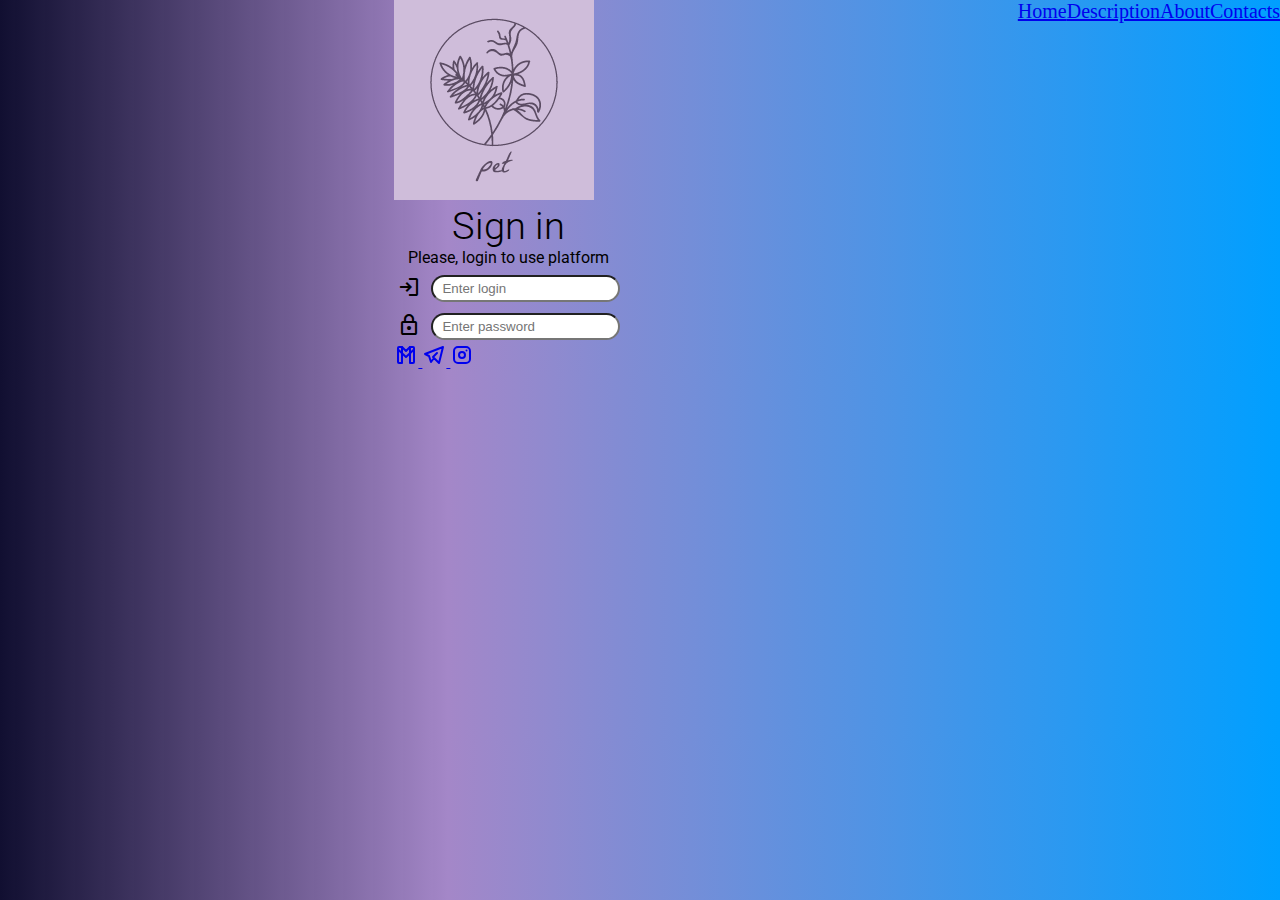
==== index.html @ 35812fb0 "Настройка полей ввода" ====
<!DOCTYPE html>
<html lang="en">
  <head>
    <meta charset="UTF-8" />
    <meta name="viewport" content="width=device-width, initial-scale=1.0" />
    <title>Document</title>
    <link
      rel="stylesheet"
      href="https://fonts.googleapis.com/css2?family=Material+Symbols+Outlined:opsz,wght,FILL,GRAD@24,400,0,0"
    />
    <link
      rel="stylesheet"
      href="https://fonts.googleapis.com/css2?family=Material+Symbols+Outlined:opsz,wght,FILL,GRAD@24,400,0,0"
    />
    <link rel="stylesheet" href="style.css">
  </head>
  <body>
      <div class="login-card-navbar">
        <a href="#">Home</a>
        <a href="#">Description</a>
        <a href="#">About</a>
        <a href="#">Contacts</a>
      </div>
    <div class="login-card-container">
      <div class="login-card">
        <div class="login-card-logo">
          <img src="img/3f408c4689844e3988d4b2eadc7f79c1-free.png" alt="" />

        </div>

        <div class="login-card-header">
          <h1>Sign in</h1>
          <p>
            Please, login to use platform
          </p>

        <form class="login-card-form">
          <div class="first-form">
            <span class="material-symbols-outlined"> login </span>
            <input type="text" placeholder="Enter login" onfocus="this.placeholder =''" onblur="this.placeholder ='Enter login'">
          </div>

          <div class="second-form">
            <span class="material-symbols-outlined"> lock </span>
            <input type="password" placeholder="Enter password" onfocus="this.placeholder =''" onblur="this.placeholder = 'Enter password'">
          </div>
        </form>

        <div class="login-card-socials">

        <a href="https://mail.google.com/mail/u/0/#inbox">
          <svg
            xmlns="http://www.w3.org/2000/svg"
            width="24"
            height="24"
            viewBox="0 0 24 24"
            fill="none"
            stroke="currentColor"
            stroke-width="2"
            stroke-linecap="round"
            stroke-linejoin="round"
            class="icon icon-tabler icons-tabler-outline icon-tabler-brand-gmail"
          >
            <path stroke="none" d="M0 0h24v24H0z" fill="none" />
            <path d="M16 20h3a1 1 0 0 0 1 -1v-14a1 1 0 0 0 -1 -1h-3v16z" />
            <path d="M5 20h3v-16h-3a1 1 0 0 0 -1 1v14a1 1 0 0 0 1 1z" />
            <path d="M16 4l-4 4l-4 -4" />
            <path d="M4 6.5l8 7.5l8 -7.5" />
          </svg>
          <a href="">
          
            <a href="https://web.telegram.org/a/">
          <svg
            xmlns="http://www.w3.org/2000/svg"
            width="24"
            height="24"
            viewBox="0 0 24 24"
            fill="none"
            stroke="currentColor"
            stroke-width="2"
            stroke-linecap="round"
            stroke-linejoin="round"
            class="icon icon-tabler icons-tabler-outline icon-tabler-brand-telegram"
          >
            <path stroke="none" d="M0 0h24v24H0z" fill="none" />
            <path d="M15 10l-4 4l6 6l4 -16l-18 7l4 2l2 6l3 -4" />
          </svg>
        </a>

        <a href="https://instagram">
          <svg
            xmlns="http://www.w3.org/2000/svg"
            width="24"
            height="24"
            viewBox="0 0 24 24"
            fill="none"
            stroke="currentColor"
            stroke-width="2"
            stroke-linecap="round"
            stroke-linejoin="round"
            class="icon icon-tabler icons-tabler-outline icon-tabler-brand-instagram"
          >
            <path stroke="none" d="M0 0h24v24H0z" fill="none" />
            <path
              d="M4 4m0 4a4 4 0 0 1 4 -4h8a4 4 0 0 1 4 4v8a4 4 0 0 1 -4 4h-8a4 4 0 0 1 -4 -4z"
            />
            <path d="M12 12m-3 0a3 3 0 1 0 6 0a3 3 0 1 0 -6 0" />
            <path d="M16.5 7.5l0 .01" />
          </svg>
        </a>

        </div>
      </div>
    </div>
  </body>
</html>
---- style.css ----
@import url('https://fonts.googleapis.com/css2?family=Roboto:ital,wght@0,100;0,300;0,400;0,500;0,700;0,900;1,100;1,300;1,400;1,500;1,700;1,900&display=swap');

* {
  box-sizing: border-box;
  margin: 0;
  padding: 0;
}

body {
  background: rgb(2, 0, 36);
  background: linear-gradient(
    90deg,
    rgba(2, 0, 36, 0.9417016806722689) 0%,
    rgba(164, 135, 200, 1) 35%,
    rgba(0, 159, 255, 1) 100%
  );
}

.login-card-container {
    display: flex;
    justify-content: center;
    justify-items: center;

}

.login-card-navbar {
    display: flex;
    float: right;
    font-size: 20px;
}

.login-card-header h1 {
    display: flex;
    justify-content: center;
    font-family: "Roboto", sans-serif;
    font-weight: 300;
    font-size: 38px;
}

.login-card-header p {
    display: flex;
    justify-content: center;
    font-family: "Roboto", sans-serif;
}

.login-card-form {
    position: relative;
}

.login-card-form {
    display: flex;
    flex-direction: column;
}

.first-form, .second-form {
    display: flex;
    margin: 3px;
    padding-top: 5px;
}

.material-symbols-outlined {
    margin-right: 10px;
}

.first-form input, .second-form input {
    border-radius: 15px;
    padding: 4px;
    text-indent: 5px;
}
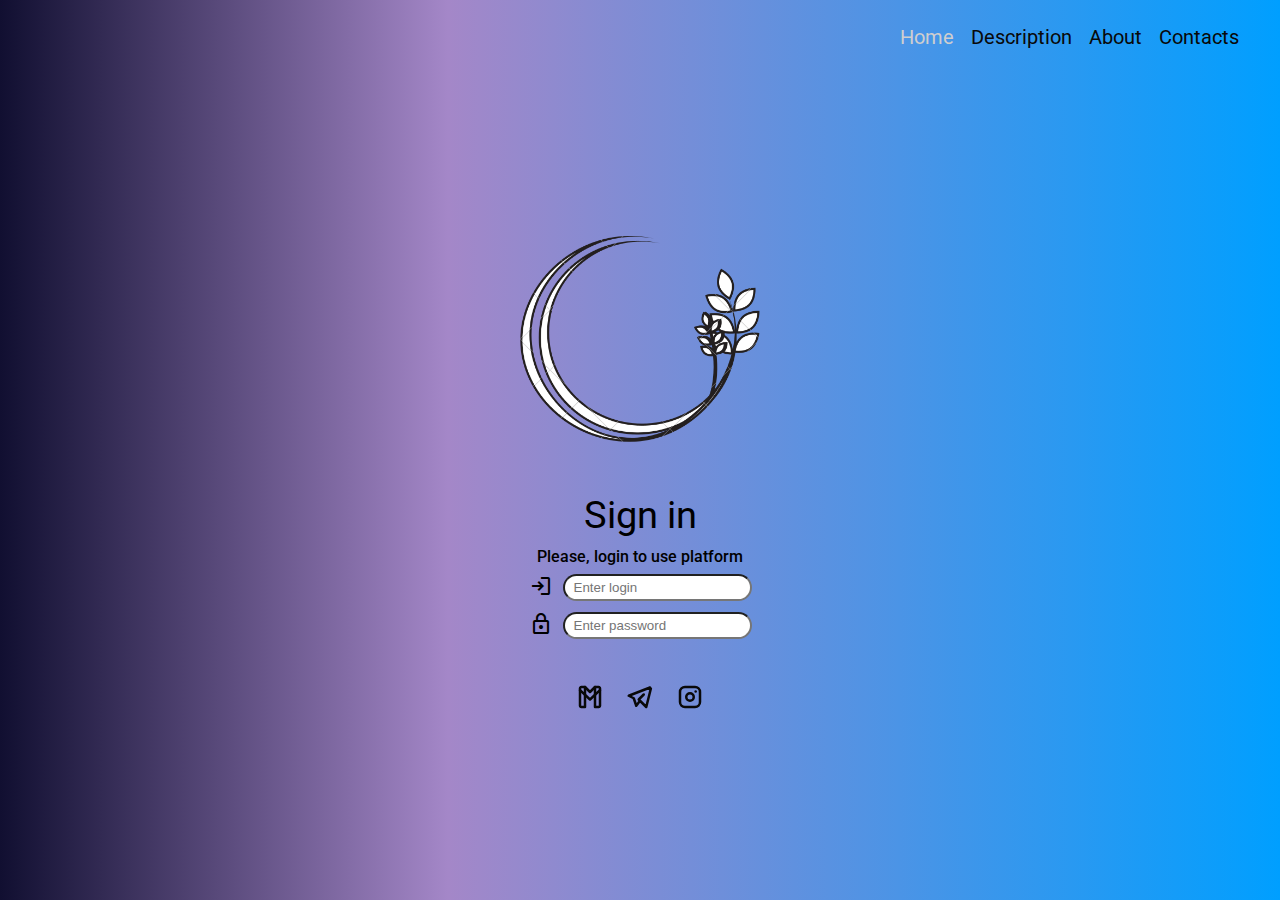
==== commit 0ad17e1b: "Добавлен основной функционал сайта, изменены стили навигационной панели, поле для ввода данных польз" ====
--- a/index.html
+++ b/index.html
@@ -16,7 +16,7 @@
   </head>
   <body>
       <div class="login-card-navbar">
-        <a href="#">Home</a>
+        <a href="#" class="active">Home</a>
         <a href="#">Description</a>
         <a href="#">About</a>
         <a href="#">Contacts</a>
@@ -24,7 +24,7 @@
     <div class="login-card-container">
       <div class="login-card">
         <div class="login-card-logo">
-          <img src="img/3f408c4689844e3988d4b2eadc7f79c1-free.png" alt="" />
+          <img src="img/pngwing.com.png" alt="">
 
         </div>
 
@@ -48,7 +48,7 @@
 
         <div class="login-card-socials">
 
-        <a href="https://mail.google.com/mail/u/0/#inbox">
+        <a href="#">
           <svg
             xmlns="http://www.w3.org/2000/svg"
             width="24"
@@ -69,7 +69,7 @@
           </svg>
           <a href="">
           
-            <a href="https://web.telegram.org/a/">
+            <a href="#">
           <svg
             xmlns="http://www.w3.org/2000/svg"
             width="24"
@@ -87,7 +87,7 @@
           </svg>
         </a>
 
-        <a href="https://instagram">
+        <a href="#">
           <svg
             xmlns="http://www.w3.org/2000/svg"
             width="24"
--- a/style.css
+++ b/style.css
@@ -1,4 +1,4 @@
-@import url('https://fonts.googleapis.com/css2?family=Roboto:ital,wght@0,100;0,300;0,400;0,500;0,700;0,900;1,100;1,300;1,400;1,500;1,700;1,900&display=swap');
+@import url("https://fonts.googleapis.com/css2?family=Roboto:ital,wght@0,100;0,300;0,400;0,500;0,700;0,900;1,100;1,300;1,400;1,500;1,700;1,900&display=swap");
 
 * {
   box-sizing: border-box;
@@ -7,6 +7,10 @@
 }
 
 body {
+  display: flex;
+  justify-content: center;
+  align-items: center;
+  height: 100vh;
   background: rgb(2, 0, 36);
   background: linear-gradient(
     90deg,
@@ -16,54 +20,115 @@
   );
 }
 
+.login-card {
+  display: flex;
+  flex-direction: column;
+  align-items: center;
+}
+
 .login-card-container {
-    display: flex;
-    justify-content: center;
-    justify-items: center;
+  display: flex;
+  justify-content: center;
+  justify-items: center;
+}
 
+.login-card-logo img {
+  width: 300px;
 }
 
 .login-card-navbar {
-    display: flex;
-    float: right;
-    font-size: 20px;
+  position: absolute;
+  top: 0;
+  right: 0;
+  font-size: 20px;
+  margin: 20px;
+  margin-top: 25px;
+  padding-right: 15px;
+}
+
+.login-card-navbar a {
+  padding: 6px;
+  text-decoration: none;
+  color: #090909;
+  font-family: "Roboto", sans-serif;
+  font-weight: 400;
+  
+}
+
+.login-card-navbar a:hover {
+  color: #cfcecf;
+  text-shadow: 5px 2px 5px rgba(9, 9, 9, 0.3);
+  transition: text-shadow 0.3s ease;
+}
+
+.login-card-navbar a.active {
+    color: #cfcecf;
 }
 
 .login-card-header h1 {
-    display: flex;
-    justify-content: center;
-    font-family: "Roboto", sans-serif;
-    font-weight: 300;
-    font-size: 38px;
+  display: flex;
+  justify-content: center;
+  font-family: "Roboto", sans-serif;
+  font-weight: 400;
+  font-size: 38px;
+  margin-bottom: 10px;
 }
 
 .login-card-header p {
-    display: flex;
-    justify-content: center;
-    font-family: "Roboto", sans-serif;
+  display: flex;
+  justify-content: center;
+  font-family: "Roboto", sans-serif;
+  font-weight: 500;
 }
 
 .login-card-form {
-    position: relative;
+  position: relative;
 }
 
 .login-card-form {
-    display: flex;
-    flex-direction: column;
+  display: flex;
+  flex-direction: column;
 }
 
-.first-form, .second-form {
-    display: flex;
-    margin: 3px;
-    padding-top: 5px;
+.first-form,
+.second-form {
+  display: flex;
+  margin: 3px;
+  padding-top: 5px;
 }
 
 .material-symbols-outlined {
-    margin-right: 10px;
+  margin-right: 10px;
 }
 
-.first-form input, .second-form input {
-    border-radius: 15px;
-    padding: 4px;
-    text-indent: 5px;
-}+.first-form input,
+.second-form input {
+  border-radius: 15px;
+  padding: 4px;
+  text-indent: 5px;
+  
+}
+
+.login-card-socials {
+  display: flex;
+  justify-content: center;
+  align-items: center;
+  margin-top: 40px;
+}
+
+.login-card-socials svg {
+  display: flex;
+  justify-content: center;
+  align-items: center;
+  width: 30px;
+  height: 30px;
+  margin: 0 10px;
+  border-radius: 50%;
+  text-decoration: none;
+  color: #090909;
+  transition: background-color 0.3s, color 0.3s;
+}
+
+.login-card-socials svg:hover {
+  color: #cfcecf;
+}
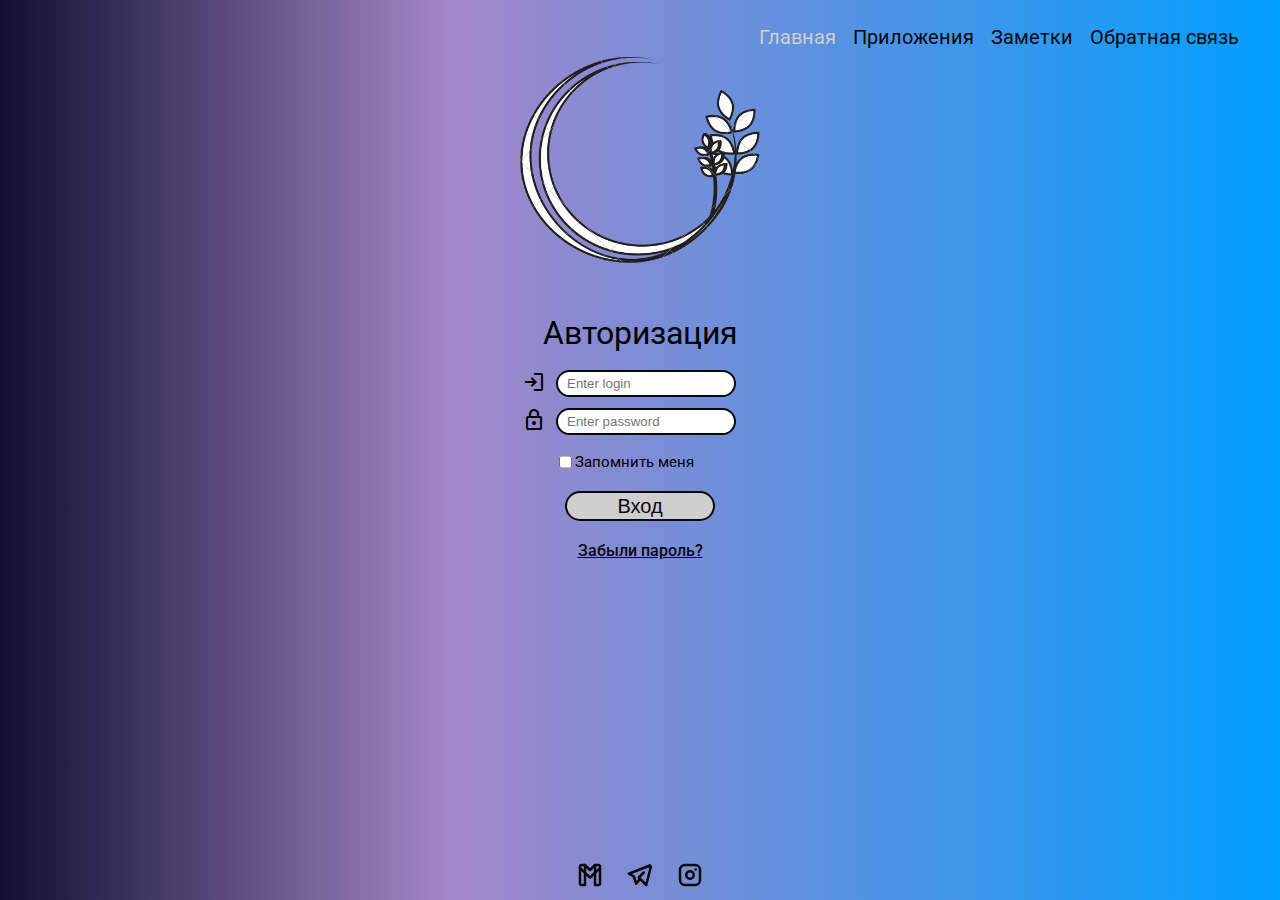
==== commit b2e3124f: "Добавлена кнопка "вход", изменено положение иконок на странице, добавлены чекбоксы "запомнить меня"" ====
--- a/index.html
+++ b/index.html
@@ -16,10 +16,10 @@
   </head>
   <body>
       <div class="login-card-navbar">
-        <a href="#" class="active">Home</a>
-        <a href="#">Description</a>
-        <a href="#">About</a>
-        <a href="#">Contacts</a>
+        <a href="#" class="active">Главная</a>
+        <a href="#">Приложения</a>
+        <a href="#">Заметки</a>
+        <a href="#">Обратная связь</a>
       </div>
     <div class="login-card-container">
       <div class="login-card">
@@ -29,10 +29,7 @@
         </div>
 
         <div class="login-card-header">
-          <h1>Sign in</h1>
-          <p>
-            Please, login to use platform
-          </p>
+          <h1>Авторизация</h1>
 
         <form class="login-card-form">
           <div class="first-form">
@@ -45,6 +42,21 @@
             <input type="password" placeholder="Enter password" onfocus="this.placeholder =''" onblur="this.placeholder = 'Enter password'">
           </div>
         </form>
+        
+        <div class="checkbox-container">
+        <div class="checkbox">
+          <input type="checkbox" id="remember-me">
+          <label for="remember-me" style="margin-left: 3px;">Запомнить меня</label>
+        </div>
+      </div>
+
+        <div class="newAccount">
+          <button>Вход</button>
+        </div>
+
+        <a href="#" class="forgot-password">
+          <p>Забыли пароль?</p>
+        </a>
 
         <div class="login-card-socials">
 
--- a/style.css
+++ b/style.css
@@ -70,7 +70,7 @@
   justify-content: center;
   font-family: "Roboto", sans-serif;
   font-weight: 400;
-  font-size: 38px;
+  font-size: 32px;
   margin-bottom: 10px;
 }
 
@@ -95,6 +95,7 @@
   display: flex;
   margin: 3px;
   padding-top: 5px;
+  margin-right: 25px;
 }
 
 .material-symbols-outlined {
@@ -106,14 +107,15 @@
   border-radius: 15px;
   padding: 4px;
   text-indent: 5px;
-  
+  width: 180px;
+  border: 2px solid #090909;
 }
 
 .login-card-socials {
   display: flex;
   justify-content: center;
   align-items: center;
-  margin-top: 40px;
+  margin-top: 300px;
 }
 
 .login-card-socials svg {
@@ -132,3 +134,64 @@
 .login-card-socials svg:hover {
   color: #cfcecf;
 }
+
+.checkbox-container {
+  display: flex;
+  gap: 20px;
+  align-items: center;
+  margin-top: 10px;
+}
+
+.checkbox  {
+  display: flex;
+  margin-top: 5px;
+  margin-left: 40px;
+}
+
+.checkbox label {
+  font-family: "Roboto", sans-serif;
+  font-weight: 400;
+  font-size: 15px;
+}
+
+.newAccount {
+  display: flex;
+  justify-content: center;
+  align-items: center;
+  margin-top: 20px;
+}
+
+.newAccount button{
+  display: flex;
+  justify-content: center;
+  align-items: center;
+  color: #090909;
+  font-size: 20px;
+  width: 150px;
+  height: 30px;
+  border-radius: 15px;
+  background: #cfcecf;
+  border: 2px solid #090909;
+}
+
+.newAccount button:hover {
+  background-color: rgba(77, 138, 195, 0.8); 
+   
+}
+
+.newAccount button:active {
+  transform: translateY(2px); /* Утапливаем кнопку */
+  box-shadow: none; /* Убираем тень при нажатии */
+}
+
+.forgot-password {
+  display: flex;
+  justify-content: center;
+  align-items: center;
+  margin-top: 20px;
+  color: #090909;
+}
+
+.forgot-password:hover {
+  color: #cfcecf;
+}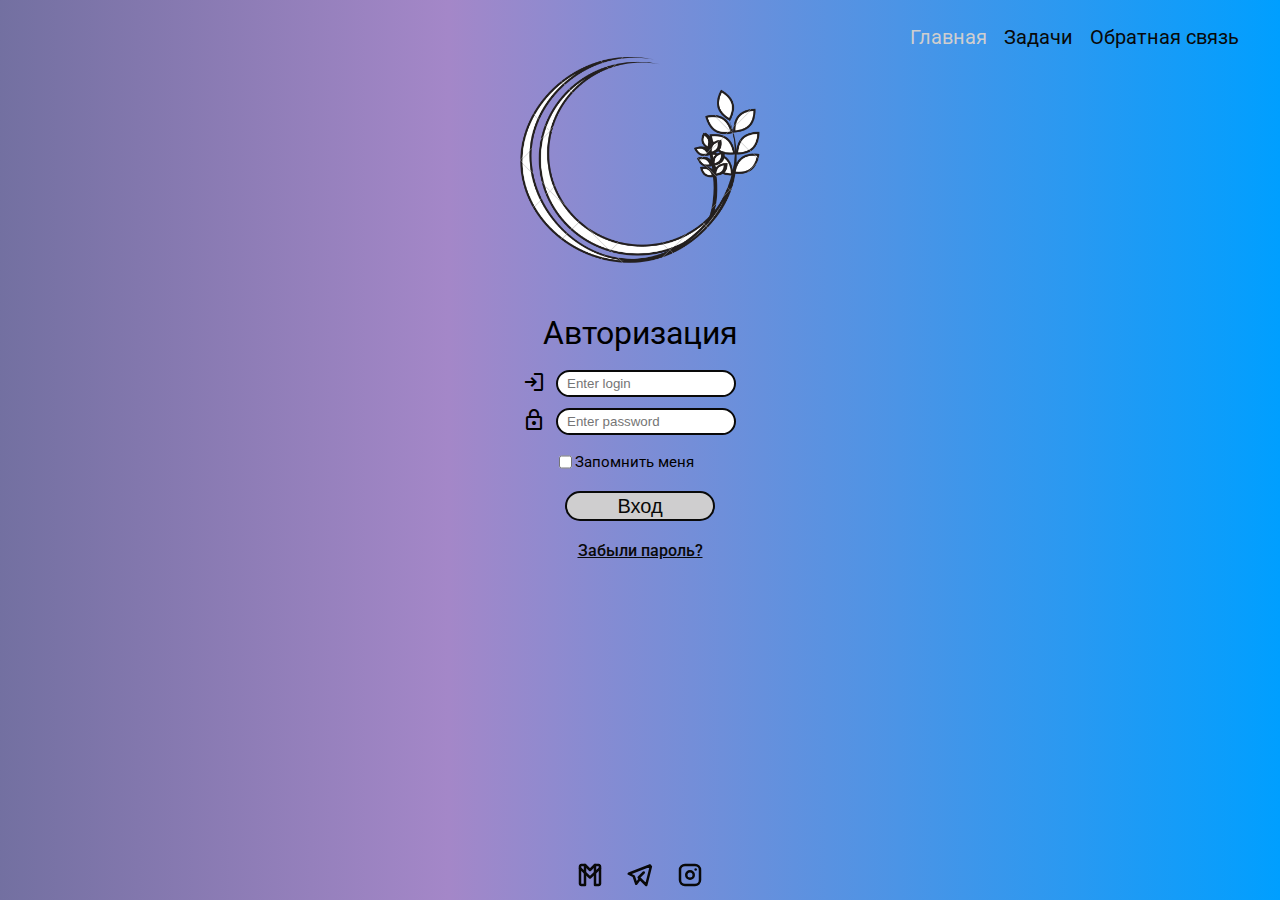
==== commit 2cccac63: "Новая страница "Задачи", оформлен макет страницы, добавлен функционал в виде кнопки "Главная", кнопк" ====
--- a/index.html
+++ b/index.html
@@ -12,13 +12,12 @@
       rel="stylesheet"
       href="https://fonts.googleapis.com/css2?family=Material+Symbols+Outlined:opsz,wght,FILL,GRAD@24,400,0,0"
     />
-    <link rel="stylesheet" href="style.css">
+    <link rel="stylesheet" href="styles/index.css">
   </head>
   <body>
       <div class="login-card-navbar">
         <a href="#" class="active">Главная</a>
-        <a href="#">Приложения</a>
-        <a href="#">Заметки</a>
+        <a href="tasks.html">Задачи</a>
         <a href="#">Обратная связь</a>
       </div>
     <div class="login-card-container">
--- a/styles/index.css
+++ b/styles/index.css
@@ -0,0 +1,197 @@
+@import url("https://fonts.googleapis.com/css2?family=Roboto:ital,wght@0,100;0,300;0,400;0,500;0,700;0,900;1,100;1,300;1,400;1,500;1,700;1,900&display=swap");
+
+* {
+  box-sizing: border-box;
+  margin: 0;
+  padding: 0;
+}
+
+body {
+  display: flex;
+  justify-content: center;
+  align-items: center;
+  height: 100vh;
+  background: rgb(2, 0, 36);
+  background: linear-gradient(
+    90deg,
+    rgba(106, 103, 155, 0.942) 0%,
+    rgba(164, 135, 200, 1) 35%,
+    rgba(0, 159, 255, 1) 100%
+  );
+}
+
+.login-card {
+  display: flex;
+  flex-direction: column;
+  align-items: center;
+}
+
+.login-card-container {
+  display: flex;
+  justify-content: center;
+  justify-items: center;
+}
+
+.login-card-logo img {
+  width: 300px;
+}
+
+.login-card-navbar {
+  position: absolute;
+  top: 0;
+  right: 0;
+  font-size: 20px;
+  margin: 20px;
+  margin-top: 25px;
+  padding-right: 15px;
+}
+
+.login-card-navbar a {
+  padding: 6px;
+  text-decoration: none;
+  color: #090909;
+  font-family: "Roboto", sans-serif;
+  font-weight: 400;
+  
+}
+
+.login-card-navbar a:hover {
+  color: #cfcecf;
+  text-shadow: 5px 2px 5px rgba(9, 9, 9, 0.3);
+  transition: text-shadow 0.3s ease;
+}
+
+.login-card-navbar a.active {
+    color: #cfcecf;
+}
+
+.login-card-header h1 {
+  display: flex;
+  justify-content: center;
+  font-family: "Roboto", sans-serif;
+  font-weight: 400;
+  font-size: 32px;
+  margin-bottom: 10px;
+}
+
+.login-card-header p {
+  display: flex;
+  justify-content: center;
+  font-family: "Roboto", sans-serif;
+  font-weight: 500;
+}
+
+.login-card-form {
+  position: relative;
+}
+
+.login-card-form {
+  display: flex;
+  flex-direction: column;
+}
+
+.first-form,
+.second-form {
+  display: flex;
+  margin: 3px;
+  padding-top: 5px;
+  margin-right: 25px;
+}
+
+.material-symbols-outlined {
+  margin-right: 10px;
+}
+
+.first-form input,
+.second-form input {
+  border-radius: 15px;
+  padding: 4px;
+  text-indent: 5px;
+  width: 180px;
+  border: 2px solid #090909;
+}
+
+.login-card-socials {
+  display: flex;
+  justify-content: center;
+  align-items: center;
+  margin-top: 300px;
+}
+
+.login-card-socials svg {
+  display: flex;
+  justify-content: center;
+  align-items: center;
+  width: 30px;
+  height: 30px;
+  margin: 0 10px;
+  border-radius: 50%;
+  text-decoration: none;
+  color: #090909;
+  transition: background-color 0.3s, color 0.3s;
+}
+
+.login-card-socials svg:hover {
+  color: #cfcecf;
+}
+
+.checkbox-container {
+  display: flex;
+  gap: 20px;
+  align-items: center;
+  margin-top: 10px;
+}
+
+.checkbox  {
+  display: flex;
+  margin-top: 5px;
+  margin-left: 40px;
+}
+
+.checkbox label {
+  font-family: "Roboto", sans-serif;
+  font-weight: 400;
+  font-size: 15px;
+}
+
+.newAccount {
+  display: flex;
+  justify-content: center;
+  align-items: center;
+  margin-top: 20px;
+}
+
+.newAccount button{
+  display: flex;
+  justify-content: center;
+  align-items: center;
+  color: #090909;
+  font-size: 20px;
+  width: 150px;
+  height: 30px;
+  border-radius: 15px;
+  background: #cfcecf;
+  border: 2px solid #090909;
+}
+
+.newAccount button:hover {
+  background-color: rgba(77, 138, 195, 0.8); 
+   
+}
+
+.newAccount button:active {
+  transform: translateY(2px); /* Утапливаем кнопку */
+  box-shadow: none; /* Убираем тень при нажатии */
+}
+
+.forgot-password {
+  display: flex;
+  justify-content: center;
+  align-items: center;
+  margin-top: 20px;
+  color: #090909;
+}
+
+.forgot-password:hover {
+  color: #cfcecf;
+}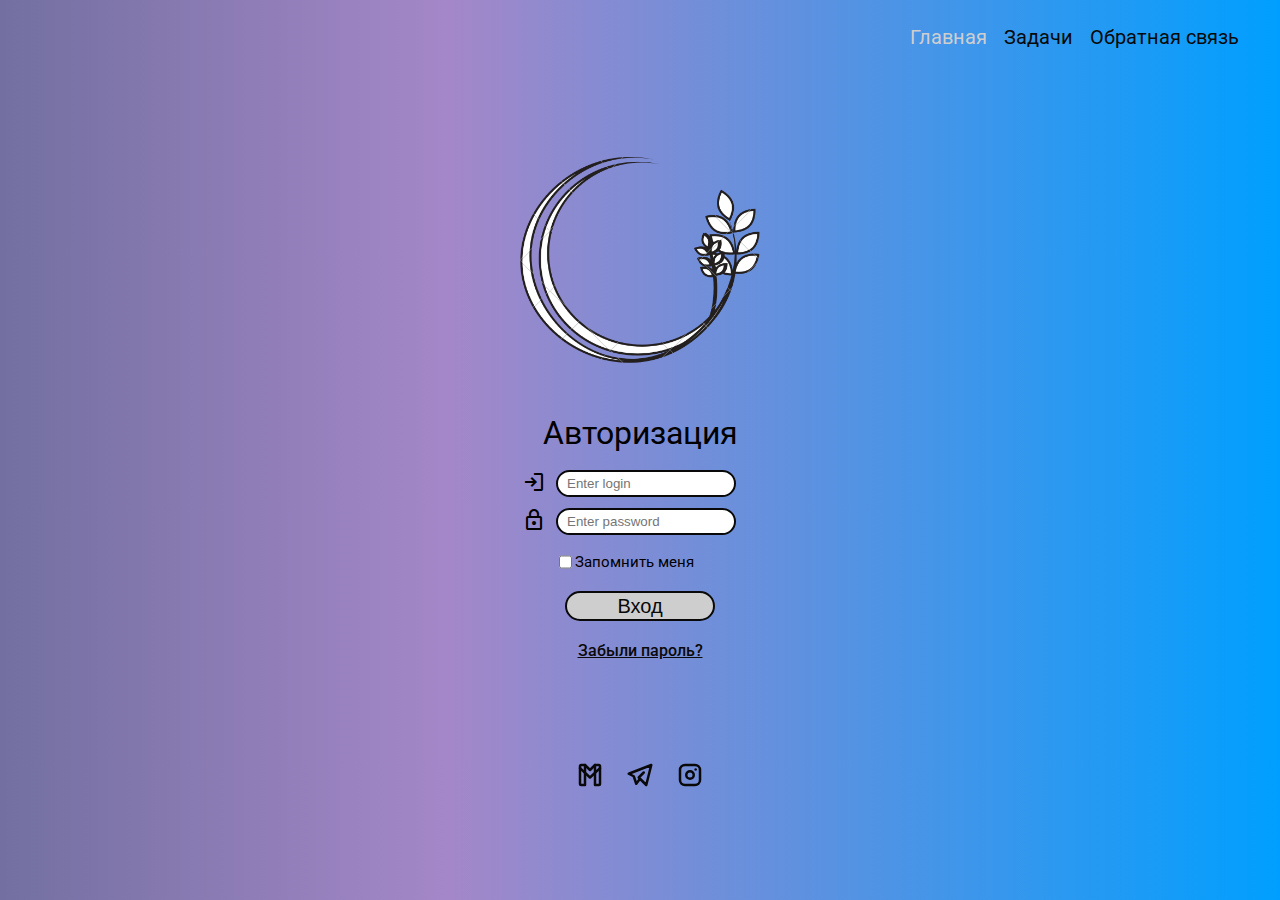
==== commit 552974d3: "Добавлен файл "script.js". Прописан функционал, адаптирован дизайн элементов страницы" ====
--- a/index.html
+++ b/index.html
@@ -13,6 +13,7 @@
       href="https://fonts.googleapis.com/css2?family=Material+Symbols+Outlined:opsz,wght,FILL,GRAD@24,400,0,0"
     />
     <link rel="stylesheet" href="styles/index.css">
+    <link rel="icon" href="img/logo.png" type="image/x-icon">
   </head>
   <body>
       <div class="login-card-navbar">
--- a/styles/index.css
+++ b/styles/index.css
@@ -34,6 +34,12 @@
 
 .login-card-logo img {
   width: 300px;
+  transition: transform 0.5s ease;
+  
+}
+
+.login-card-logo img:hover {
+  transform: rotate(45deg)
 }
 
 .login-card-navbar {
@@ -115,7 +121,7 @@
   display: flex;
   justify-content: center;
   align-items: center;
-  margin-top: 300px;
+  margin-top: 100px;
 }
 
 .login-card-socials svg {
@@ -125,7 +131,6 @@
   width: 30px;
   height: 30px;
   margin: 0 10px;
-  border-radius: 50%;
   text-decoration: none;
   color: #090909;
   transition: background-color 0.3s, color 0.3s;
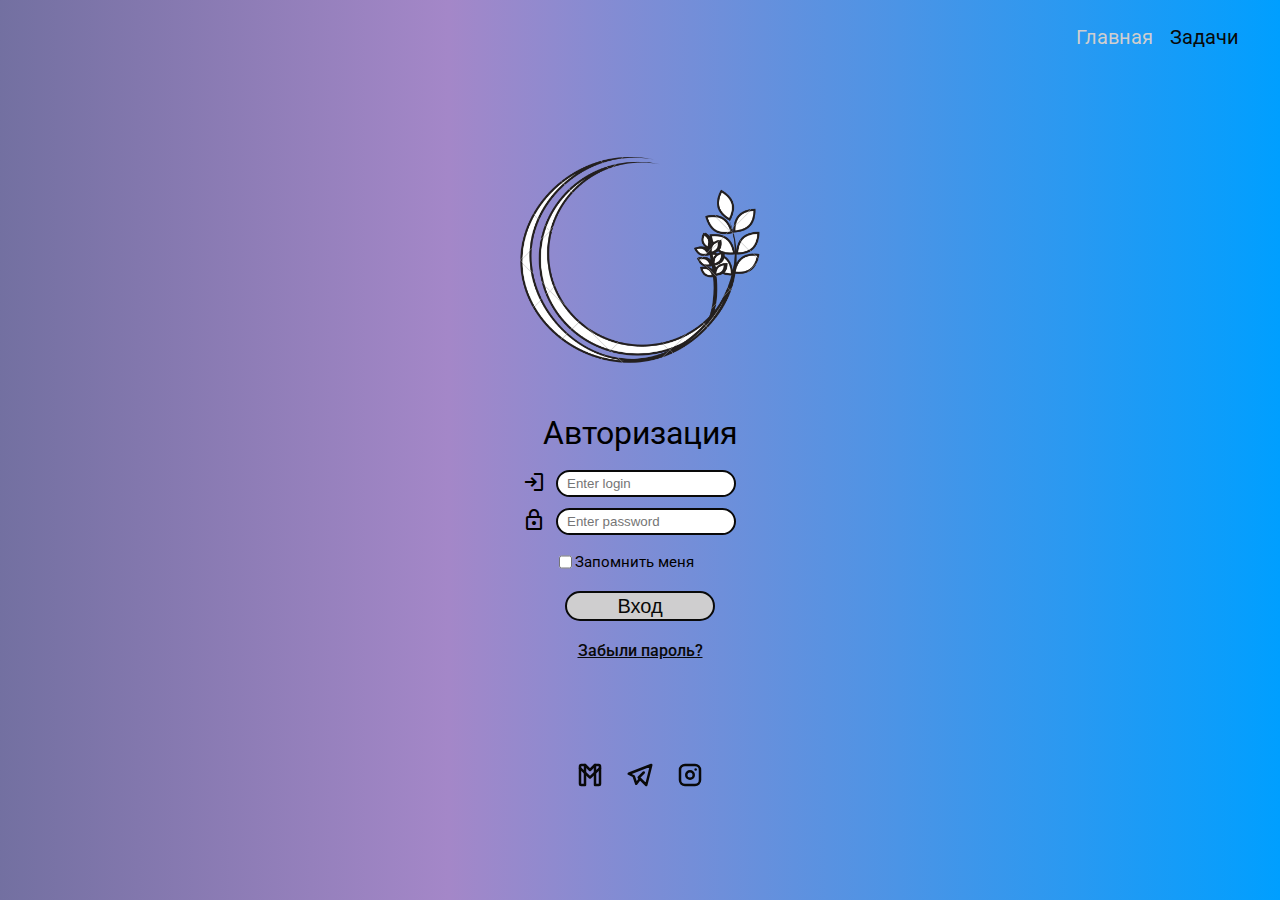
==== commit 51dfab76: "style: добавление pointer к task-button; добавление padding к полям ввода" ====
--- a/index.html
+++ b/index.html
@@ -19,7 +19,6 @@
       <div class="login-card-navbar">
         <a href="#" class="active">Главная</a>
         <a href="tasks.html">Задачи</a>
-        <a href="#">Обратная связь</a>
       </div>
     <div class="login-card-container">
       <div class="login-card">
--- a/styles/index.css
+++ b/styles/index.css
@@ -33,13 +33,7 @@
 }
 
 .login-card-logo img {
-  width: 300px;
-  transition: transform 0.5s ease;
-  
-}
-
-.login-card-logo img:hover {
-  transform: rotate(45deg)
+  width: 300px;  
 }
 
 .login-card-navbar {
